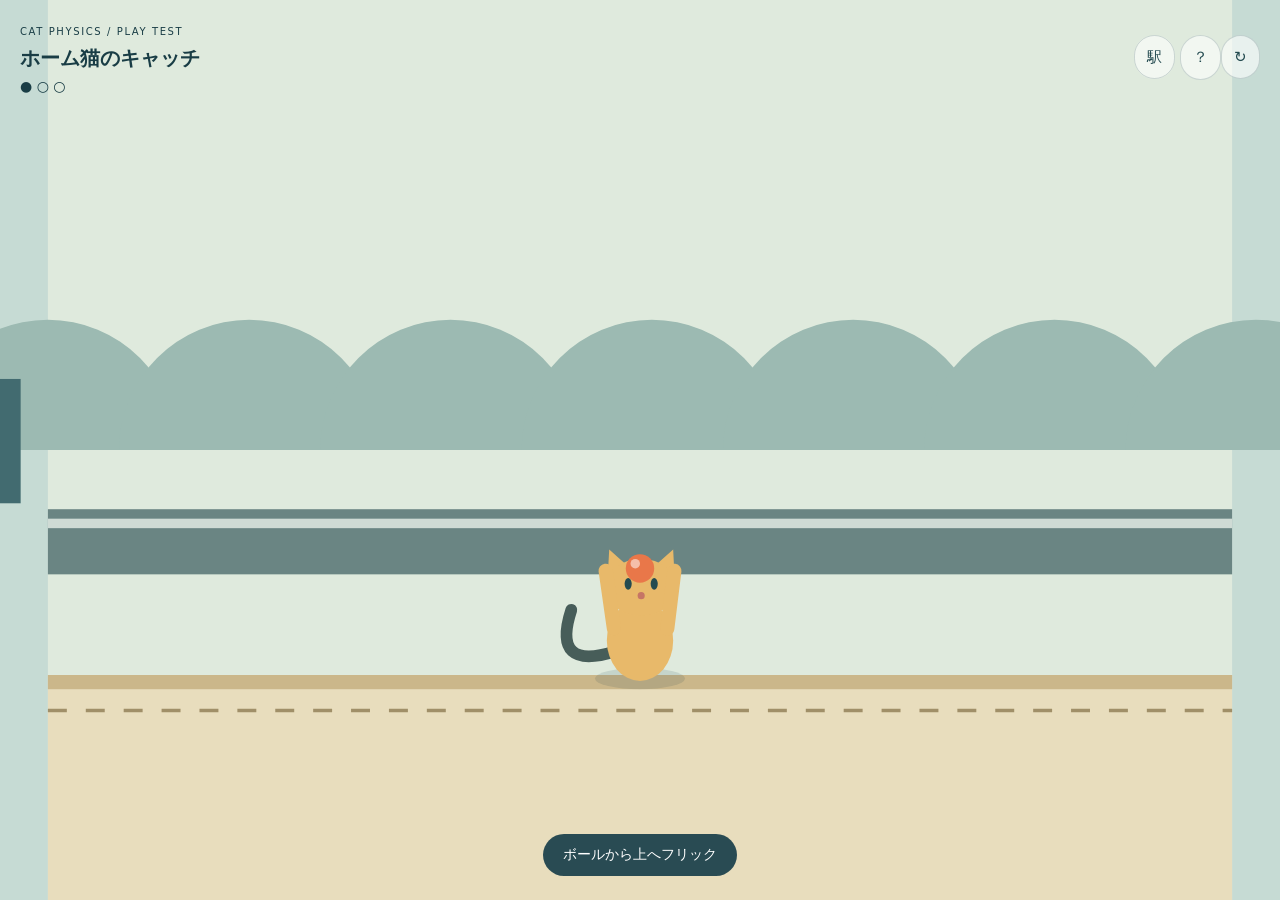
==== catch.html @ 572f5118 "Cat Physics Lab: 不具合修正＋同時の相対性ステージ（本体一式）" ====
<!doctype html><html lang="ja"><meta charset="utf-8"><meta name="viewport" content="width=device-width,initial-scale=1,viewport-fit=cover"><title>ホーム猫のキャッチ</title><style>*{box-sizing:border-box}body{margin:0;background:#c6dbd4;font-family:system-ui;color:#193d45;overflow:hidden}canvas{display:block;width:100vw;height:100dvh;touch-action:none}header{position:fixed;inset:20px 20px auto;display:flex;justify-content:space-between;align-items:center;pointer-events:none}small{letter-spacing:.16em;font-size:10px}h1{font-size:20px;margin:6px 0}button,a{pointer-events:auto;border:1px solid #244b5033;background:#fff9;color:#244b50;border-radius:30px;padding:12px;text-decoration:none;font-size:15px}footer{position:fixed;bottom:max(24px,env(safe-area-inset-bottom));left:20px;right:20px;text-align:center;pointer-events:none}#hint{display:inline-block;border-radius:24px;background:#173d49e8;color:white;padding:12px 20px;font-size:14px}#score{font-size:14px}dialog{max-width:340px;border:0;border-radius:24px;padding:26px;background:#f2f5e9;color:#193d45;line-height:1.8}dialog::backdrop{background:#173d4988}</style><canvas aria-label="ボールを上へフリックして投げ、画面をドラッグして猫を動かすキャッチゲーム"></canvas><header><div><small>CAT PHYSICS / PLAY TEST</small><h1>ホーム猫のキャッチ</h1><div id="score">● ○ ○</div></div><nav><a href="train.html?compare=1&v=67">駅</a> <button id="help">？</button><button id="reset">↻</button></nav></header><footer><span id="hint">ボールから上へフリック</span></footer><dialog><h2>投げて、追いかけて、キャッチ</h2><p>猫の手元のボールを上へフリック。飛んでいる間は、画面を左右にドラッグして猫を動かします。</p><p>落ちてくるボールに手を合わせると自動キャッチ。3回キャッチするとクリア。斜めにも投げられます。</p><p>今回はホームでの投げ受けの試作です。時計や光の比較は含みません。</p><button id="close">遊ぶ</button></dialog><script src="catch.js"></script></html>
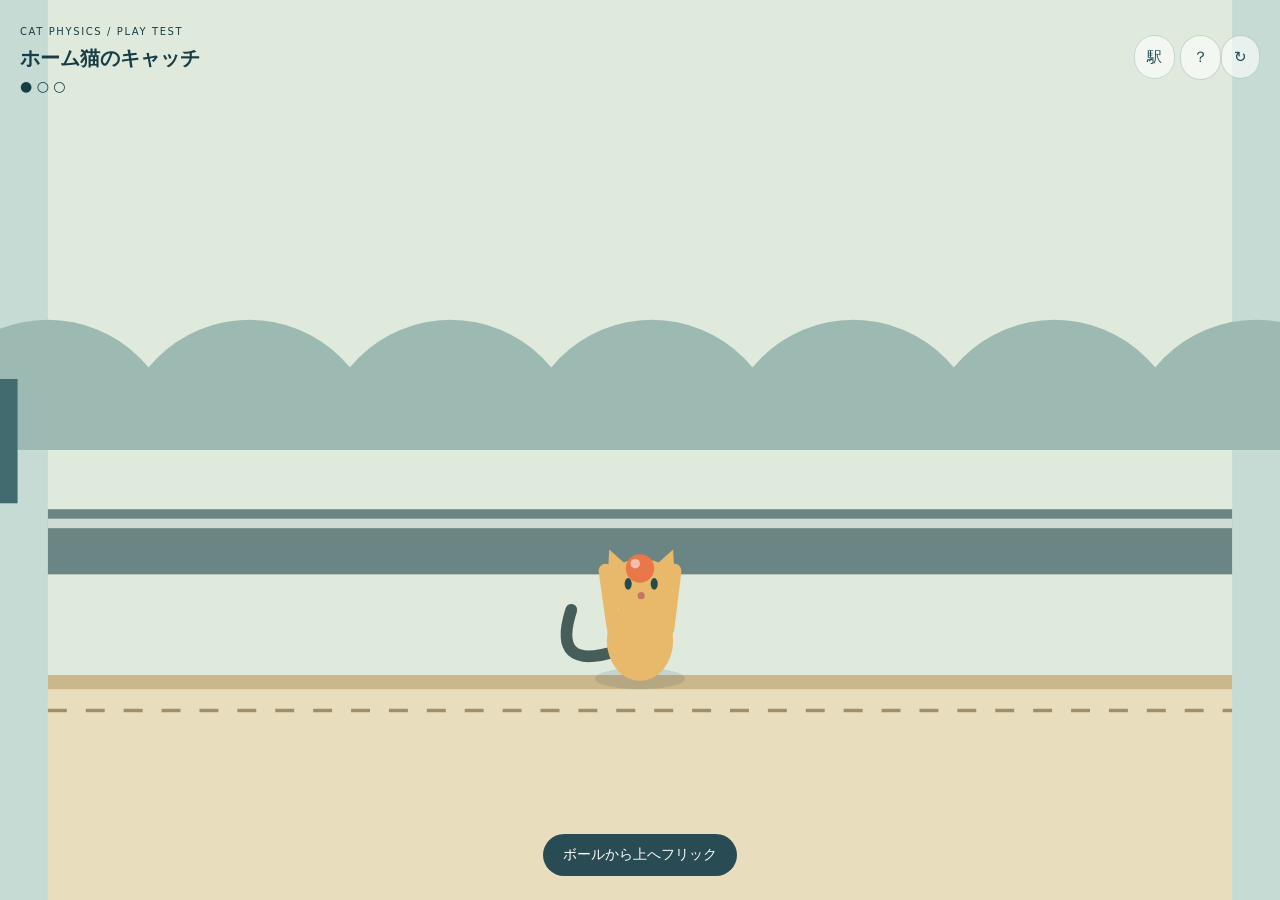
==== commit 5c97204b: "長押しの文字選択を無効化／ベイ3前の建物に遮蔽フェードを追加" ====
--- a/catch.html
+++ b/catch.html
@@ -1 +1 @@
-<!doctype html><html lang="ja"><meta charset="utf-8"><meta name="viewport" content="width=device-width,initial-scale=1,viewport-fit=cover"><title>ホーム猫のキャッチ</title><style>*{box-sizing:border-box}body{margin:0;background:#c6dbd4;font-family:system-ui;color:#193d45;overflow:hidden}canvas{display:block;width:100vw;height:100dvh;touch-action:none}header{position:fixed;inset:20px 20px auto;display:flex;justify-content:space-between;align-items:center;pointer-events:none}small{letter-spacing:.16em;font-size:10px}h1{font-size:20px;margin:6px 0}button,a{pointer-events:auto;border:1px solid #244b5033;background:#fff9;color:#244b50;border-radius:30px;padding:12px;text-decoration:none;font-size:15px}footer{position:fixed;bottom:max(24px,env(safe-area-inset-bottom));left:20px;right:20px;text-align:center;pointer-events:none}#hint{display:inline-block;border-radius:24px;background:#173d49e8;color:white;padding:12px 20px;font-size:14px}#score{font-size:14px}dialog{max-width:340px;border:0;border-radius:24px;padding:26px;background:#f2f5e9;color:#193d45;line-height:1.8}dialog::backdrop{background:#173d4988}</style><canvas aria-label="ボールを上へフリックして投げ、画面をドラッグして猫を動かすキャッチゲーム"></canvas><header><div><small>CAT PHYSICS / PLAY TEST</small><h1>ホーム猫のキャッチ</h1><div id="score">● ○ ○</div></div><nav><a href="train.html?compare=1&v=67">駅</a> <button id="help">？</button><button id="reset">↻</button></nav></header><footer><span id="hint">ボールから上へフリック</span></footer><dialog><h2>投げて、追いかけて、キャッチ</h2><p>猫の手元のボールを上へフリック。飛んでいる間は、画面を左右にドラッグして猫を動かします。</p><p>落ちてくるボールに手を合わせると自動キャッチ。3回キャッチするとクリア。斜めにも投げられます。</p><p>今回はホームでの投げ受けの試作です。時計や光の比較は含みません。</p><button id="close">遊ぶ</button></dialog><script src="catch.js"></script></html>
+<!doctype html><html lang="ja"><meta charset="utf-8"><meta name="viewport" content="width=device-width,initial-scale=1,viewport-fit=cover"><title>ホーム猫のキャッチ</title><style>*{-webkit-user-select:none;user-select:none;-webkit-touch-callout:none}input,textarea{-webkit-user-select:text;user-select:text}*{box-sizing:border-box}body{margin:0;background:#c6dbd4;font-family:system-ui;color:#193d45;overflow:hidden}canvas{display:block;width:100vw;height:100dvh;touch-action:none}header{position:fixed;inset:20px 20px auto;display:flex;justify-content:space-between;align-items:center;pointer-events:none}small{letter-spacing:.16em;font-size:10px}h1{font-size:20px;margin:6px 0}button,a{pointer-events:auto;border:1px solid #244b5033;background:#fff9;color:#244b50;border-radius:30px;padding:12px;text-decoration:none;font-size:15px}footer{position:fixed;bottom:max(24px,env(safe-area-inset-bottom));left:20px;right:20px;text-align:center;pointer-events:none}#hint{display:inline-block;border-radius:24px;background:#173d49e8;color:white;padding:12px 20px;font-size:14px}#score{font-size:14px}dialog{max-width:340px;border:0;border-radius:24px;padding:26px;background:#f2f5e9;color:#193d45;line-height:1.8}dialog::backdrop{background:#173d4988}</style><canvas aria-label="ボールを上へフリックして投げ、画面をドラッグして猫を動かすキャッチゲーム"></canvas><header><div><small>CAT PHYSICS / PLAY TEST</small><h1>ホーム猫のキャッチ</h1><div id="score">● ○ ○</div></div><nav><a href="train.html?compare=1&v=67">駅</a> <button id="help">？</button><button id="reset">↻</button></nav></header><footer><span id="hint">ボールから上へフリック</span></footer><dialog><h2>投げて、追いかけて、キャッチ</h2><p>猫の手元のボールを上へフリック。飛んでいる間は、画面を左右にドラッグして猫を動かします。</p><p>落ちてくるボールに手を合わせると自動キャッチ。3回キャッチするとクリア。斜めにも投げられます。</p><p>今回はホームでの投げ受けの試作です。時計や光の比較は含みません。</p><button id="close">遊ぶ</button></dialog><script src="catch.js"></script></html>
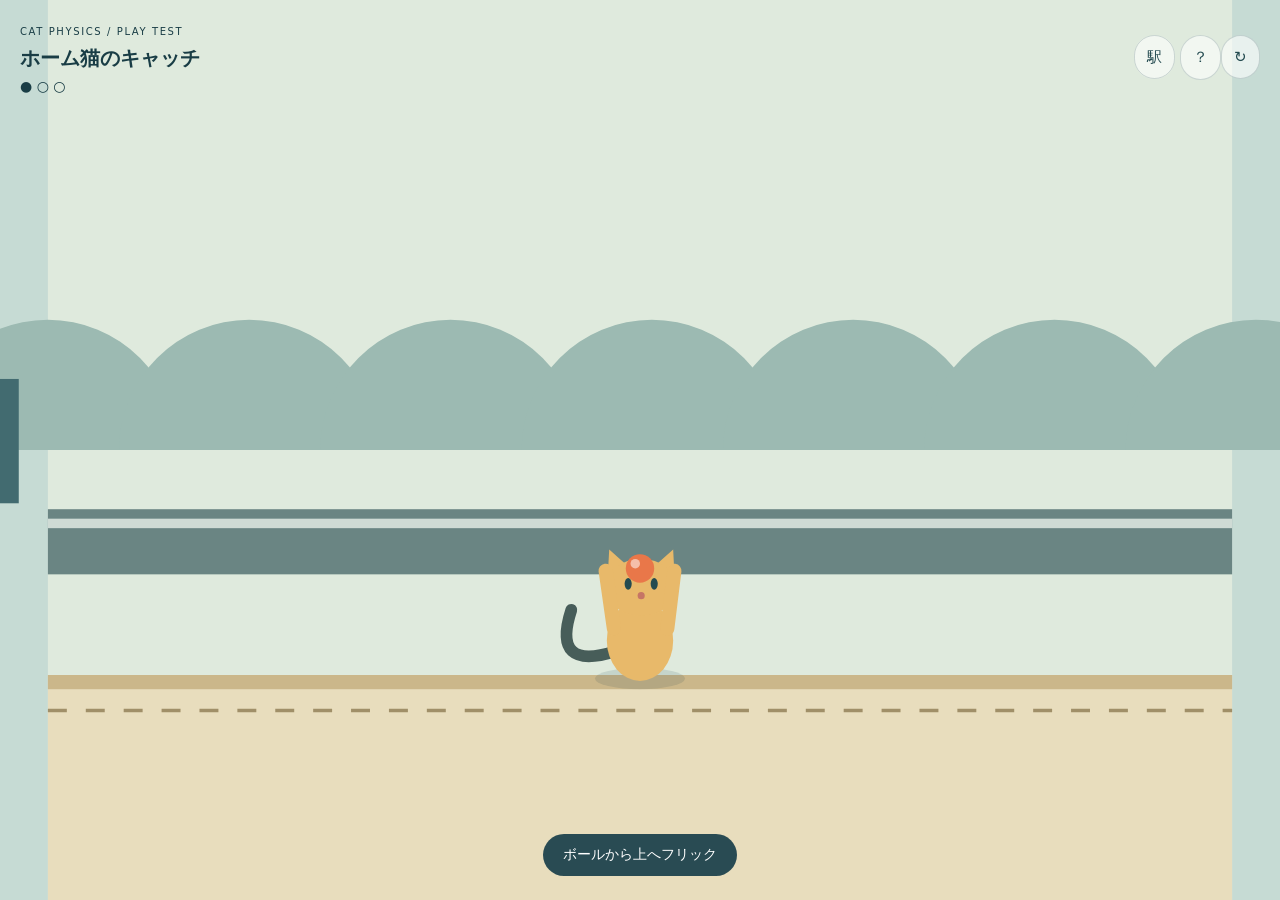
==== commit 7efd9dd1: "文字削減: ガイドと説明文を圧縮し、結論は数値と結果の並置で見せる形に" ====
--- a/catch.html
+++ b/catch.html
@@ -1 +1 @@
-<!doctype html><html lang="ja"><meta charset="utf-8"><meta name="viewport" content="width=device-width,initial-scale=1,viewport-fit=cover"><title>ホーム猫のキャッチ</title><style>*{-webkit-user-select:none;user-select:none;-webkit-touch-callout:none}input,textarea{-webkit-user-select:text;user-select:text}*{box-sizing:border-box}body{margin:0;background:#c6dbd4;font-family:system-ui;color:#193d45;overflow:hidden}canvas{display:block;width:100vw;height:100dvh;touch-action:none}header{position:fixed;inset:20px 20px auto;display:flex;justify-content:space-between;align-items:center;pointer-events:none}small{letter-spacing:.16em;font-size:10px}h1{font-size:20px;margin:6px 0}button,a{pointer-events:auto;border:1px solid #244b5033;background:#fff9;color:#244b50;border-radius:30px;padding:12px;text-decoration:none;font-size:15px}footer{position:fixed;bottom:max(24px,env(safe-area-inset-bottom));left:20px;right:20px;text-align:center;pointer-events:none}#hint{display:inline-block;border-radius:24px;background:#173d49e8;color:white;padding:12px 20px;font-size:14px}#score{font-size:14px}dialog{max-width:340px;border:0;border-radius:24px;padding:26px;background:#f2f5e9;color:#193d45;line-height:1.8}dialog::backdrop{background:#173d4988}</style><canvas aria-label="ボールを上へフリックして投げ、画面をドラッグして猫を動かすキャッチゲーム"></canvas><header><div><small>CAT PHYSICS / PLAY TEST</small><h1>ホーム猫のキャッチ</h1><div id="score">● ○ ○</div></div><nav><a href="train.html?compare=1&v=67">駅</a> <button id="help">？</button><button id="reset">↻</button></nav></header><footer><span id="hint">ボールから上へフリック</span></footer><dialog><h2>投げて、追いかけて、キャッチ</h2><p>猫の手元のボールを上へフリック。飛んでいる間は、画面を左右にドラッグして猫を動かします。</p><p>落ちてくるボールに手を合わせると自動キャッチ。3回キャッチするとクリア。斜めにも投げられます。</p><p>今回はホームでの投げ受けの試作です。時計や光の比較は含みません。</p><button id="close">遊ぶ</button></dialog><script src="catch.js"></script></html>
+<!doctype html><html lang="ja"><meta charset="utf-8"><meta name="viewport" content="width=device-width,initial-scale=1,viewport-fit=cover"><title>ホーム猫のキャッチ</title><style>*{-webkit-user-select:none;user-select:none;-webkit-touch-callout:none}input,textarea{-webkit-user-select:text;user-select:text}*{box-sizing:border-box}body{margin:0;background:#c6dbd4;font-family:system-ui;color:#193d45;overflow:hidden}canvas{display:block;width:100vw;height:100dvh;touch-action:none}header{position:fixed;inset:20px 20px auto;display:flex;justify-content:space-between;align-items:center;pointer-events:none}small{letter-spacing:.16em;font-size:10px}h1{font-size:20px;margin:6px 0}button,a{pointer-events:auto;border:1px solid #244b5033;background:#fff9;color:#244b50;border-radius:30px;padding:12px;text-decoration:none;font-size:15px}footer{position:fixed;bottom:max(24px,env(safe-area-inset-bottom));left:20px;right:20px;text-align:center;pointer-events:none}#hint{display:inline-block;border-radius:24px;background:#173d49e8;color:white;padding:12px 20px;font-size:14px}#score{font-size:14px}dialog{max-width:340px;border:0;border-radius:24px;padding:26px;background:#f2f5e9;color:#193d45;line-height:1.8}dialog::backdrop{background:#173d4988}</style><canvas aria-label="ボールを上へフリックして投げ、画面をドラッグして猫を動かすキャッチゲーム"></canvas><header><div><small>CAT PHYSICS / PLAY TEST</small><h1>ホーム猫のキャッチ</h1><div id="score">● ○ ○</div></div><nav><a href="train.html?compare=1&v=67">駅</a> <button id="help">？</button><button id="reset">↻</button></nav></header><footer><span id="hint">ボールから上へフリック</span></footer><dialog><h2>投げて、追いかけて、キャッチ</h2><p>ボールを上へフリック。飛んでいる間は、ドラッグで猫を動かす。</p><p>3回キャッチでクリア。</p><button id="close">遊ぶ</button></dialog><script src="catch.js"></script></html>
